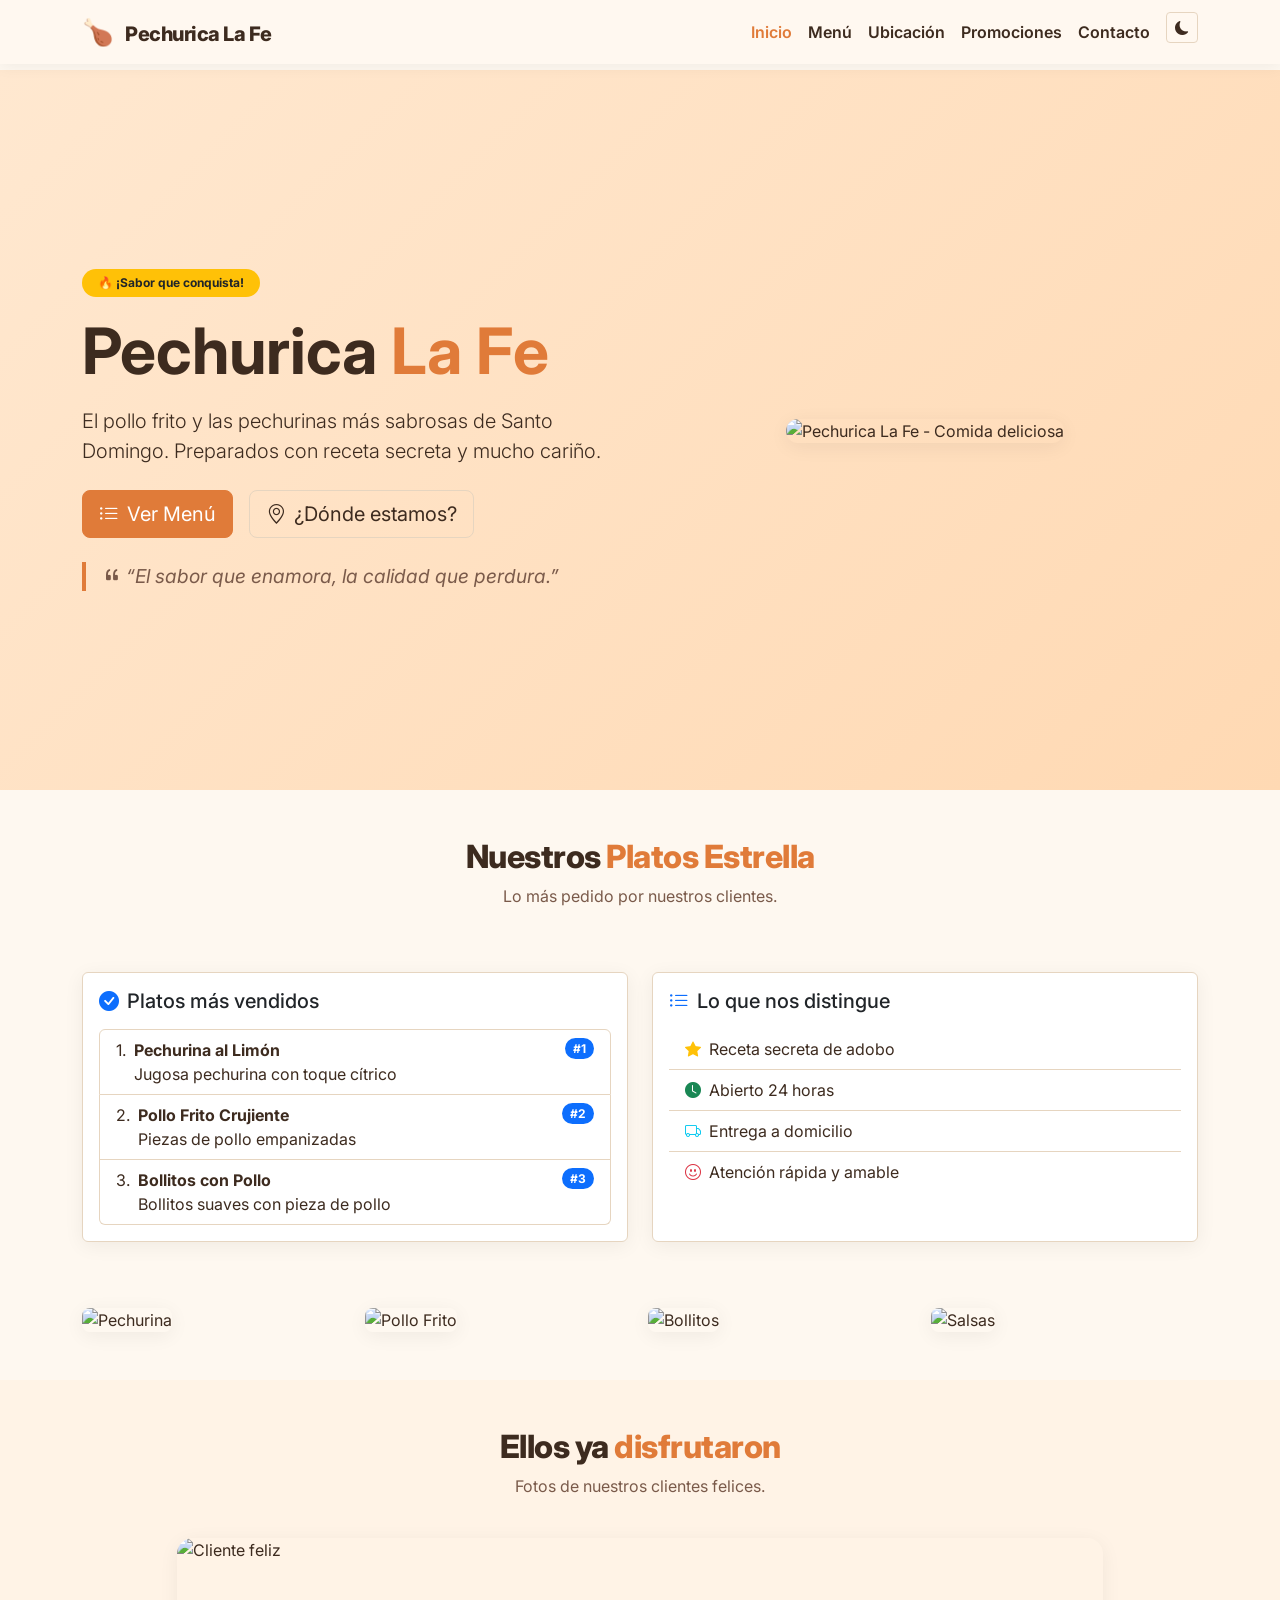
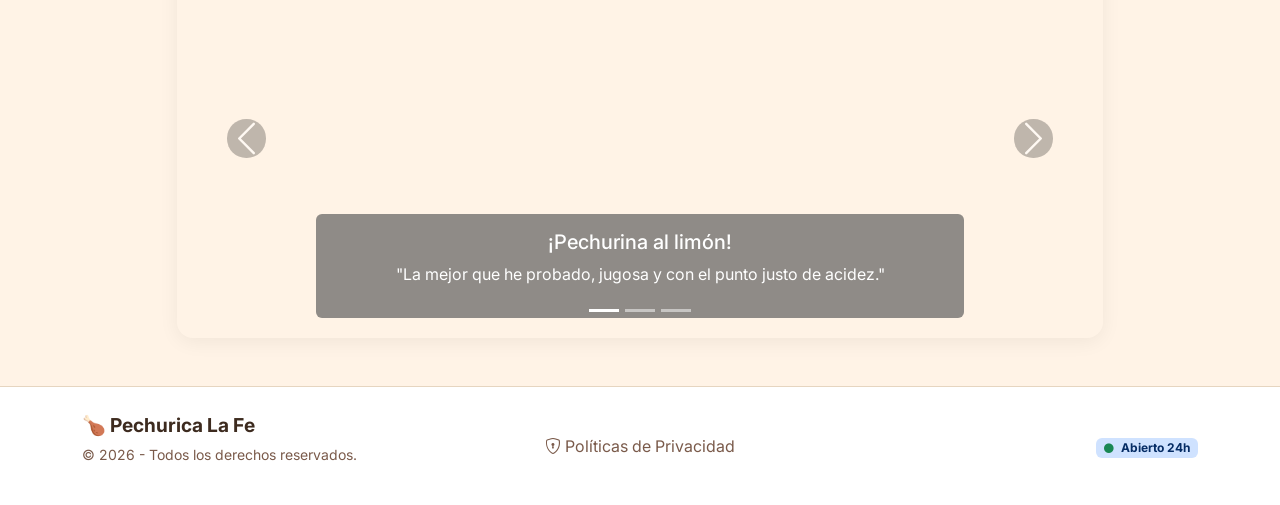
==== index.html @ bc37ee55 "Add files via upload" ====
<!DOCTYPE html>
<html lang="es">
<head>
    <meta charset="UTF-8">
    <meta name="viewport" content="width=device-width, initial-scale=1.0">
    <!-- Metaetiquetas SEO -->
    <meta name="description" content="Pechurica La Fe - El mejor pollo frito y pechurinas de Santo Domingo. Sabor, rapidez y tradición en cada bocado.">
    <meta name="keywords" content="pechurina, pollo frito, comida rápida, Santo Domingo, Pechurica La Fe, comida dominicana">
    <meta name="author" content="Pechurica La Fe">
    <meta name="robots" content="index, follow">
    <meta property="og:title" content="Pechurica La Fe - El sabor que enamora">
    <meta property="og:description" content="Disfruta de nuestras pechurinas y pollo frito, preparados con el toque casero que nos caracteriza.">
    <meta property="og:type" content="website">
    <meta property="og:url" content="https://www.pechuricalafe.com">
    <meta name="twitter:card" content="summary_large_image">
    <link rel="icon" type="image/png" href="data:image/svg+xml,<svg xmlns='http://www.w3.org/2000/svg' viewBox='0 0 100 100'><text y='.9em' font-size='90'>🍗</text></svg>">
    <title>Pechurica La Fe - Inicio</title>

    <!-- Google Fonts -->
    <link rel="preconnect" href="https://fonts.googleapis.com">
    <link rel="preconnect" href="https://fonts.gstatic.com" crossorigin>
    <link href="https://fonts.googleapis.com/css2?family=Inter:opsz,wght@14..32,400;14..32,600;14..32,700;14..32,800&display=swap" rel="stylesheet">

    <!-- Bootstrap 5 -->
    <link href="https://cdn.jsdelivr.net/npm/bootstrap@5.3.2/dist/css/bootstrap.min.css" rel="stylesheet">
    <!-- Bootstrap Icons -->
    <link rel="stylesheet" href="https://cdn.jsdelivr.net/npm/bootstrap-icons@1.11.3/font/bootstrap-icons.min.css">

    <!-- CSS común y específico -->
    <link rel="stylesheet" href="css/style.css">
    <link rel="stylesheet" href="css/index.css">
</head>
<body>
    <!-- ===== NAVBAR ===== -->
    <nav class="navbar navbar-expand-lg fixed-top" id="mainNav">
        <div class="container">
            <a class="navbar-brand" href="index.html">
                <span class="brand-icon">🍗</span>
                <span class="brand-text">Pechurica La Fe</span>
            </a>
            <button class="navbar-toggler" type="button" data-bs-toggle="collapse" data-bs-target="#navbarContent" aria-controls="navbarContent" aria-expanded="false" aria-label="Toggle navigation">
                <span class="navbar-toggler-icon"></span>
            </button>
            <div class="collapse navbar-collapse" id="navbarContent">
                <ul class="navbar-nav ms-auto mb-2 mb-lg-0">
                    <li class="nav-item"><a class="nav-link active" href="index.html">Inicio</a></li>
                    <li class="nav-item"><a class="nav-link" href="menu.html">Menú</a></li>
                    <li class="nav-item"><a class="nav-link" href="ubicacion.html">Ubicación</a></li>
                    <li class="nav-item"><a class="nav-link" href="promociones.html">Promociones</a></li>
                    <li class="nav-item"><a class="nav-link" href="contacto.html">Contacto</a></li>
                    <li class="nav-item">
                        <button class="btn btn-outline-light btn-sm ms-2" id="darkModeToggle" aria-label="Alternar modo oscuro">
                            <i class="bi bi-moon-fill" id="darkIcon"></i>
                        </button>
                    </li>
                </ul>
            </div>
        </div>
    </nav>

    <!-- ===== HERO ===== -->
    <section class="hero-section d-flex align-items-center" id="inicio">
        <div class="container">
            <div class="row align-items-center">
                <div class="col-lg-6 hero-text">
                    <span class="badge bg-warning text-dark mb-3 py-2 px-3 rounded-pill">🔥 ¡Sabor que conquista!</span>
                    <h1 class="display-3 fw-bold">Pechurica <span class="highlight">La Fe</span></h1>
                    <p class="lead mt-3">El pollo frito y las pechurinas más sabrosas de Santo Domingo. Preparados con receta secreta y mucho cariño.</p>
                    <div class="mt-4 d-flex flex-wrap gap-3">
                        <a href="menu.html" class="btn btn-primary btn-lg"><i class="bi bi-list-ul me-2"></i>Ver Menú</a>
                        <a href="ubicacion.html" class="btn btn-outline-secondary btn-lg"><i class="bi bi-geo-alt me-2"></i>¿Dónde estamos?</a>
                    </div>
                    <div class="mt-4 tagline">
                        <i class="bi bi-quote"></i>
                        <em>“El sabor que enamora, la calidad que perdura.”</em>
                    </div>
                </div>
                <div class="col-lg-6 text-center d-none d-lg-block">
                    <img src="https://placehold.co/600x400/ff7f2a/white?text=Pechurica+La+Fe" alt="Pechurica La Fe - Comida deliciosa" class="img-fluid hero-image rounded-4 shadow">
                </div>
            </div>
        </div>
    </section>

    <!-- ===== PLATOS DESTACADOS ===== -->
    <section class="py-5" id="destacados">
        <div class="container">
            <div class="row text-center mb-5">
                <div class="col-12">
                    <h2 class="section-title">Nuestros <span class="highlight">Platos Estrella</span></h2>
                    <p class="text-muted">Lo más pedido por nuestros clientes.</p>
                </div>
            </div>
            <div class="row g-4">
                <div class="col-md-6">
                    <div class="card h-100 shadow-sm service-card">
                        <div class="card-body">
                            <h5 class="card-title"><i class="bi bi-check-circle-fill text-primary me-2"></i>Platos más vendidos</h5>
                            <ol class="list-group list-group-numbered mt-3">
                                <li class="list-group-item d-flex justify-content-between align-items-start">
                                    <div class="ms-2 me-auto"><div class="fw-bold">Pechurina al Limón</div>Jugosa pechurina con toque cítrico</div>
                                    <span class="badge bg-primary rounded-pill">#1</span>
                                </li>
                                <li class="list-group-item d-flex justify-content-between align-items-start">
                                    <div class="ms-2 me-auto"><div class="fw-bold">Pollo Frito Crujiente</div>Piezas de pollo empanizadas</div>
                                    <span class="badge bg-primary rounded-pill">#2</span>
                                </li>
                                <li class="list-group-item d-flex justify-content-between align-items-start">
                                    <div class="ms-2 me-auto"><div class="fw-bold">Bollitos con Pollo</div>Bollitos suaves con pieza de pollo</div>
                                    <span class="badge bg-primary rounded-pill">#3</span>
                                </li>
                            </ol>
                        </div>
                    </div>
                </div>
                <div class="col-md-6">
                    <div class="card h-100 shadow-sm service-card">
                        <div class="card-body">
                            <h5 class="card-title"><i class="bi bi-list-ul text-primary me-2"></i>Lo que nos distingue</h5>
                            <ul class="list-group list-group-flush mt-3">
                                <li class="list-group-item d-flex align-items-center"><i class="bi bi-star-fill text-warning me-2"></i> Receta secreta de adobo</li>
                                <li class="list-group-item d-flex align-items-center"><i class="bi bi-clock-fill text-success me-2"></i> Abierto 24 horas</li>
                                <li class="list-group-item d-flex align-items-center"><i class="bi bi-truck text-info me-2"></i> Entrega a domicilio</li>
                                <li class="list-group-item d-flex align-items-center"><i class="bi bi-emoji-smile text-danger me-2"></i> Atención rápida y amable</li>
                            </ul>
                        </div>
                    </div>
                </div>
            </div>
            <!-- Imágenes responsivas -->
            <div class="row mt-5 g-3">
                <div class="col-6 col-md-3">
                    <img src="https://placehold.co/400x300/ff7f2a/white?text=Pechurina" alt="Pechurina" class="img-fluid rounded-3 shadow-sm hover-zoom">
                </div>
                <div class="col-6 col-md-3">
                    <img src="https://placehold.co/400x300/d45d00/white?text=Pollo+Frito" alt="Pollo Frito" class="img-fluid rounded-3 shadow-sm hover-zoom">
                </div>
                <div class="col-6 col-md-3">
                    <img src="https://placehold.co/400x300/ffb347/white?text=Bollitos" alt="Bollitos" class="img-fluid rounded-3 shadow-sm hover-zoom">
                </div>
                <div class="col-6 col-md-3">
                    <img src="https://placehold.co/400x300/e07b39/white?text=Salsas" alt="Salsas" class="img-fluid rounded-3 shadow-sm hover-zoom">
                </div>
            </div>
        </div>
    </section>

    <!-- ===== CARRUSEL DE CLIENTES ===== -->
    <section class="py-5 bg-light" id="carrusel-section">
        <div class="container">
            <div class="row text-center mb-4">
                <div class="col-12">
                    <h2 class="section-title">Ellos ya <span class="highlight">disfrutaron</span></h2>
                    <p class="text-muted">Fotos de nuestros clientes felices.</p>
                </div>
            </div>
            <div class="row justify-content-center">
                <div class="col-lg-10">
                    <div id="clientesCarousel" class="carousel slide shadow rounded-4 overflow-hidden" data-bs-ride="carousel">
                        <div class="carousel-indicators">
                            <button type="button" data-bs-target="#clientesCarousel" data-bs-slide-to="0" class="active" aria-current="true" aria-label="Slide 1"></button>
                            <button type="button" data-bs-target="#clientesCarousel" data-bs-slide-to="1" aria-label="Slide 2"></button>
                            <button type="button" data-bs-target="#clientesCarousel" data-bs-slide-to="2" aria-label="Slide 3"></button>
                        </div>
                        <div class="carousel-inner">
                            <div class="carousel-item active">
                                <img src="https://placehold.co/1200x500/ff7f2a/white?text=¡Delicioso!" class="d-block w-100" alt="Cliente feliz">
                                <div class="carousel-caption d-none d-md-block bg-dark bg-opacity-50 p-3 rounded">
                                    <h5>¡Pechurina al limón!</h5>
                                    <p>"La mejor que he probado, jugosa y con el punto justo de acidez."</p>
                                </div>
                            </div>
                            <div class="carousel-item">
                                <img src="https://placehold.co/1200x500/d45d00/white?text=Pollo+Crujiente" class="d-block w-100" alt="Pollo crujiente">
                                <div class="carousel-caption d-none d-md-block bg-dark bg-opacity-50 p-3 rounded">
                                    <h5>Pollo frito para compartir</h5>
                                    <p>"Crujiente por fuera, tierno por dentro. El favorito de la familia."</p>
                                </div>
                            </div>
                            <div class="carousel-item">
                                <img src="https://placehold.co/1200x500/ffb347/white?text=Combo+Familiar" class="d-block w-100" alt="Combo familiar">
                                <div class="carousel-caption d-none d-md-block bg-dark bg-opacity-50 p-3 rounded">
                                    <h5>Combo Pechurica</h5>
                                    <p>"Ideal para compartir, incluye bollitos, pollo y salsas."</p>
                                </div>
                            </div>
                        </div>
                        <button class="carousel-control-prev" type="button" data-bs-target="#clientesCarousel" data-bs-slide="prev">
                            <span class="carousel-control-prev-icon" aria-hidden="true"></span>
                            <span class="visually-hidden">Anterior</span>
                        </button>
                        <button class="carousel-control-next" type="button" data-bs-target="#clientesCarousel" data-bs-slide="next">
                            <span class="carousel-control-next-icon" aria-hidden="true"></span>
                            <span class="visually-hidden">Siguiente</span>
                        </button>
                    </div>
                </div>
            </div>
        </div>
    </section>

    <!-- ===== FOOTER ===== -->
    <footer class="footer py-4">
        <div class="container">
            <div class="row align-items-center">
                <div class="col-md-4 text-center text-md-start">
                    <span class="brand-text">🍗 Pechurica La Fe</span>
                    <p class="small text-muted mt-1">© 2026 - Todos los derechos reservados.</p>
                </div>
                <div class="col-md-4 text-center">
                    <a href="politicas.html" class="text-decoration-none text-muted">
                        <i class="bi bi-shield-lock me-1"></i>Políticas de Privacidad
                    </a>
                </div>
                <div class="col-md-4 text-center text-md-end">
                    <span class="badge bg-primary-subtle text-primary-emphasis" id="statusBadge">
                        <i class="bi bi-circle-fill text-success me-1" style="font-size:0.6rem;"></i> Abierto 24h
                    </span>
                </div>
            </div>
        </div>
    </footer>

    <!-- Scripts -->
    <script src="https://cdn.jsdelivr.net/npm/bootstrap@5.3.2/dist/js/bootstrap.bundle.min.js"></script>
    <script src="js/script.js"></script>
    <script src="js/index.js"></script>
</body>
</html>
---- css/style.css ----
/* ===== VARIABLES GLOBALES ===== */
:root {
    --bg-body: #fef8f0;
    --bg-navbar: rgba(255, 248, 240, 0.95);
    --bg-card: #ffffff;
    --bg-light: #fff3e6;
    --text-primary: #3d2b1f;
    --text-muted: #7a5a4a;
    --border-color: #e6d5c0;
    --shadow: 0 4px 20px rgba(0, 0, 0, 0.06);
    --shadow-hover: 0 8px 30px rgba(0, 0, 0, 0.12);
    --highlight: #e07b39;
}

[data-bs-theme="dark"] {
    --bg-body: #1a130e;
    --bg-navbar: rgba(26, 19, 14, 0.95);
    --bg-card: #2a1f18;
    --bg-light: #2d211a;
    --text-primary: #f5e6dc;
    --text-muted: #b89a88;
    --border-color: #4a3528;
    --shadow: 0 4px 20px rgba(0, 0, 0, 0.4);
    --shadow-hover: 0 8px 30px rgba(0, 0, 0, 0.6);
    --highlight: #f59a5c;
}

/* ===== BASE ===== */
body {
    font-family: 'Inter', sans-serif;
    background-color: var(--bg-body);
    color: var(--text-primary);
    transition: background-color 0.3s, color 0.3s;
    padding-top: 70px;
}
a { color: var(--highlight); }
.text-muted { color: var(--text-muted) !important; }
.bg-light { background-color: var(--bg-light) !important; }

/* ===== NAVBAR ===== */
#mainNav {
    background-color: var(--bg-navbar);
    backdrop-filter: blur(8px);
    box-shadow: 0 2px 16px rgba(0,0,0,0.06);
    transition: background-color 0.3s, box-shadow 0.3s;
}
#mainNav .navbar-brand .brand-text {
    font-weight: 800;
    letter-spacing: -0.5px;
    color: var(--text-primary);
}
#mainNav .navbar-brand .brand-icon { font-size: 1.6rem; margin-right: 6px; }
.nav-link {
    font-weight: 600;
    color: var(--text-primary) !important;
    transition: color 0.2s;
}
.nav-link:hover, .nav-link.active { color: var(--highlight) !important; }
#darkModeToggle {
    border-color: var(--border-color);
    color: var(--text-primary);
}
#darkModeToggle:hover {
    background-color: var(--highlight);
    color: #fff;
    border-color: var(--highlight);
}

/* ===== FOOTER ===== */
.footer {
    background-color: var(--bg-card);
    border-top: 1px solid var(--border-color);
    transition: background-color 0.3s, border-color 0.3s;
}
.footer .brand-text { font-weight: 700; font-size: 1.2rem; color: var(--text-primary); }
.footer a { color: var(--text-muted) !important; }
.footer a:hover { color: var(--highlight) !important; }

/* ===== BOTONES ===== */
.btn-primary {
    background-color: var(--highlight);
    border-color: var(--highlight);
    color: #fff;
}
.btn-primary:hover { filter: brightness(0.92); }
.btn-outline-secondary {
    color: var(--text-primary);
    border-color: var(--border-color);
}
.btn-outline-secondary:hover {
    background-color: var(--highlight);
    color: #fff;
    border-color: var(--highlight);
}

/* ===== UTILIDADES ===== */
.section-title { font-weight: 800; letter-spacing: -0.5px; }
.section-title .highlight { color: var(--highlight); }
.highlight { color: var(--highlight); }
.shadow-sm { box-shadow: var(--shadow) !important; }
.shadow { box-shadow: var(--shadow) !important; }
---- css/index.css ----
.hero-section {
    min-height: 80vh;
    background: linear-gradient(135deg, #ffe8d0 0%, #ffd9b3 100%);
    padding: 4rem 0;
    transition: background 0.3s;
}
[data-bs-theme="dark"] .hero-section {
    background: linear-gradient(135deg, #2d1f14 0%, #3d2b1f 100%);
}
.hero-text .highlight { color: var(--highlight); }
.tagline {
    font-size: 1.2rem;
    color: var(--text-muted);
    border-left: 4px solid var(--highlight);
    padding-left: 1rem;
}
.hero-image {
    box-shadow: var(--shadow);
    transition: transform 0.4s, box-shadow 0.4s;
}
.hero-image:hover {
    transform: scale(1.02);
    box-shadow: var(--shadow-hover);
}
.service-card, .news-card {
    background-color: var(--bg-card);
    border: 1px solid var(--border-color);
    transition: transform 0.25s, box-shadow 0.25s, background-color 0.3s;
}
.service-card:hover, .news-card:hover {
    transform: translateY(-6px);
    box-shadow: var(--shadow-hover);
}
.list-group-item {
    background-color: transparent !important;
    color: var(--text-primary);
    border-color: var(--border-color);
}
.hover-zoom {
    transition: transform 0.3s, filter 0.3s;
}
.hover-zoom:hover {
    transform: scale(1.04);
    filter: brightness(1.06);
}
.carousel-item img {
    object-fit: cover;
    height: 400px;
}
@media (max-width: 768px) {
    .carousel-item img { height: 250px; }
}
.carousel-caption {
    background: rgba(0,0,0,0.5);
    border-radius: 12px;
    padding: 1rem;
}
.carousel-control-prev-icon,
.carousel-control-next-icon {
    background-color: rgba(0,0,0,0.5);
    border-radius: 50%;
    padding: 1.2rem;
}
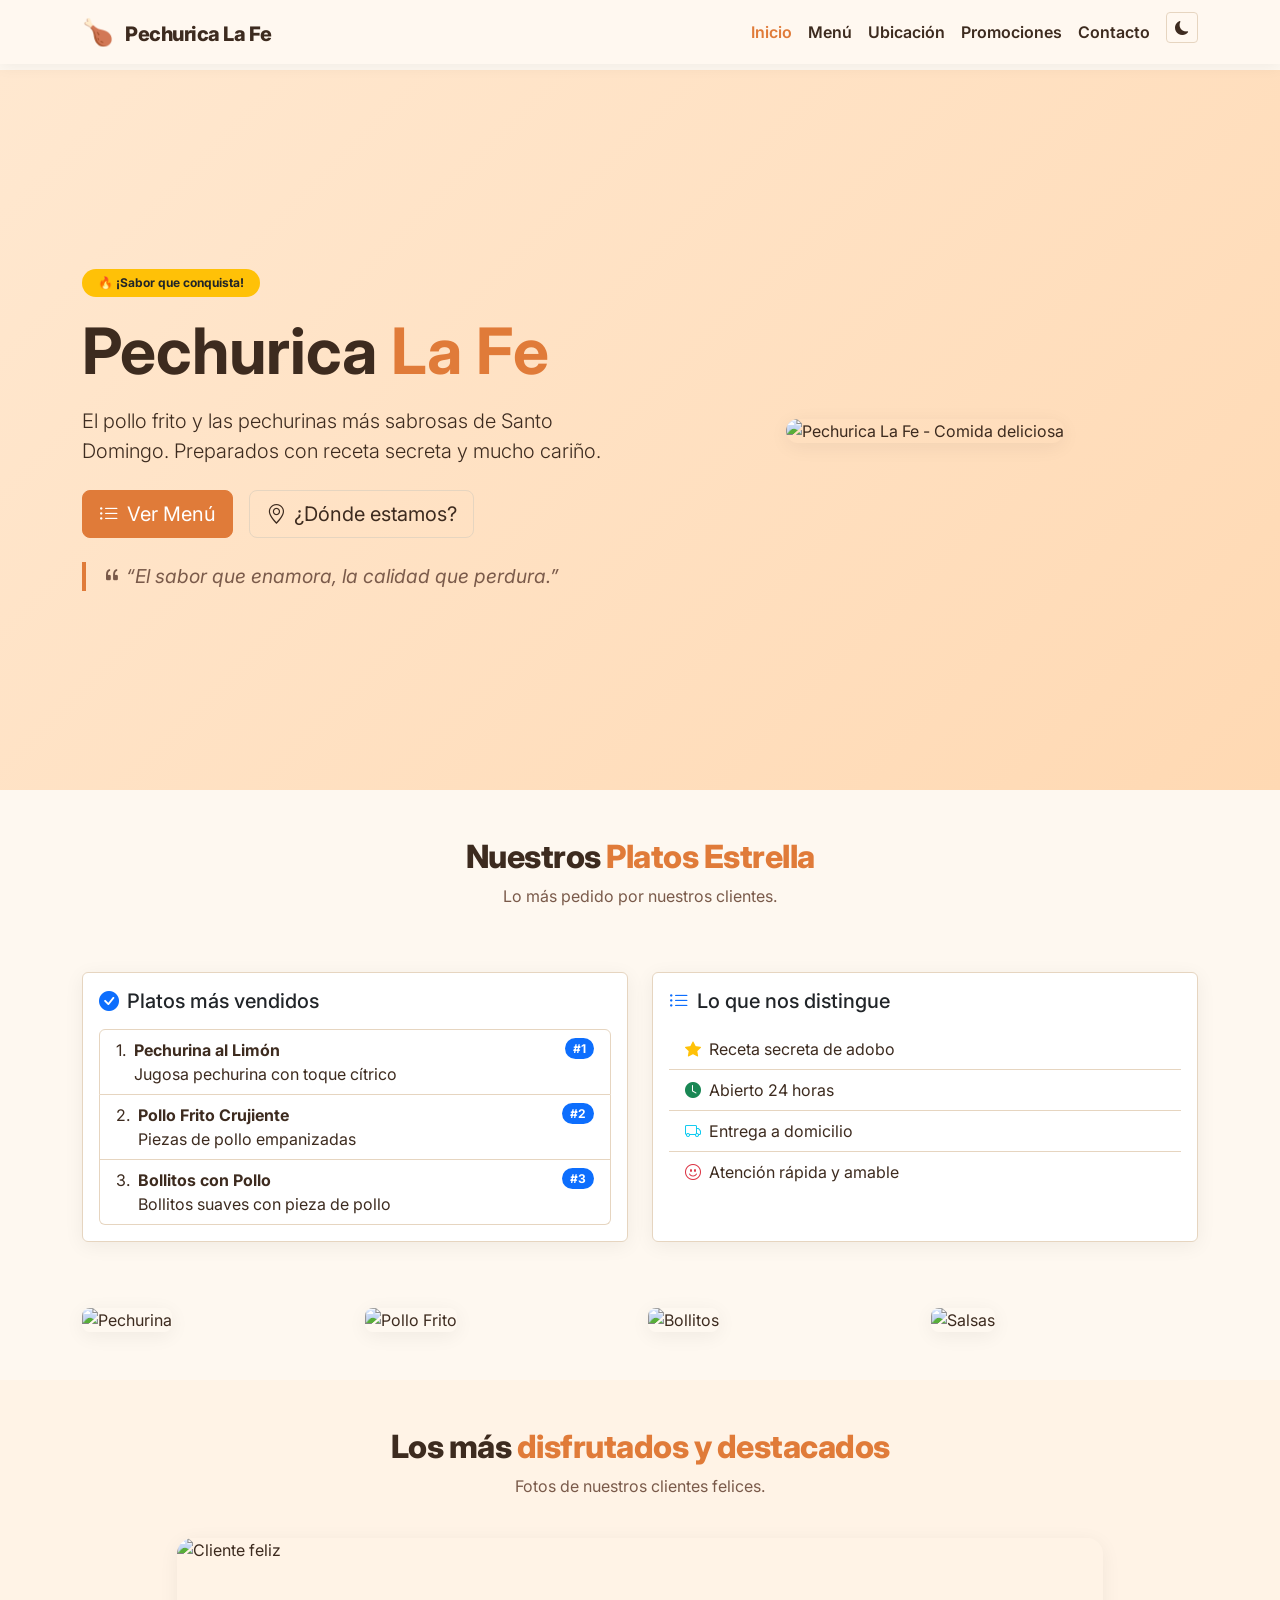
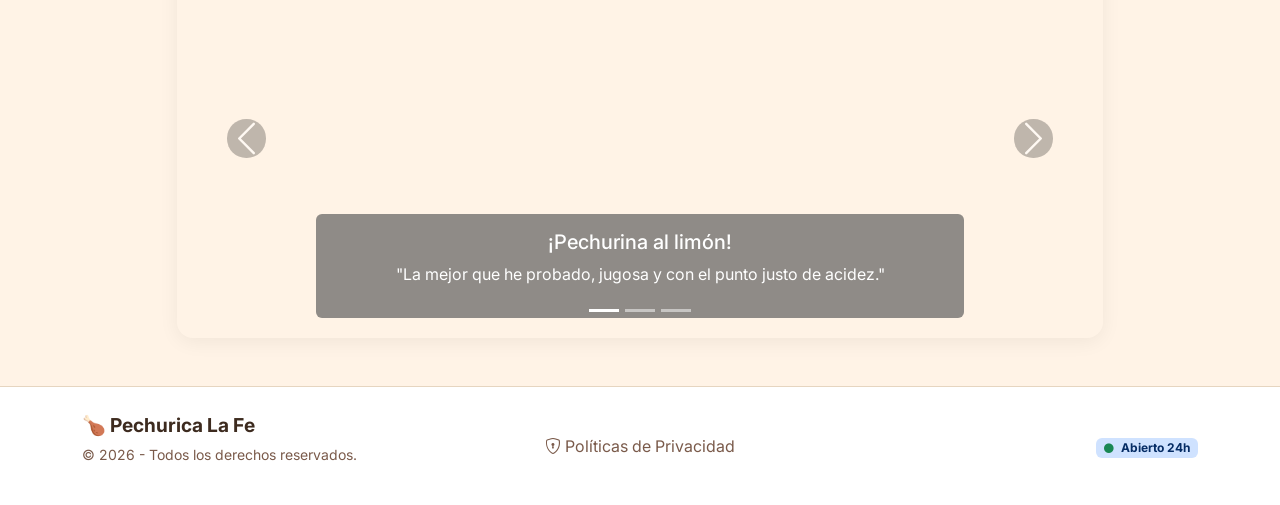
==== commit b285edda: "Update index.html" ====
--- a/index.html
+++ b/index.html
@@ -15,6 +15,9 @@
     <meta name="twitter:card" content="summary_large_image">
     <link rel="icon" type="image/png" href="data:image/svg+xml,<svg xmlns='http://www.w3.org/2000/svg' viewBox='0 0 100 100'><text y='.9em' font-size='90'>🍗</text></svg>">
     <title>Pechurica La Fe - Inicio</title>
+
+    <link rel="manifest" href="site.webmanifest">
+    <link rel="icon" href="favicon.ico" type="image/x-icon">
 
     <!-- Google Fonts -->
     <link rel="preconnect" href="https://fonts.googleapis.com">
@@ -76,7 +79,7 @@
                     </div>
                 </div>
                 <div class="col-lg-6 text-center d-none d-lg-block">
-                    <img src="https://placehold.co/600x400/ff7f2a/white?text=Pechurica+La+Fe" alt="Pechurica La Fe - Comida deliciosa" class="img-fluid hero-image rounded-4 shadow">
+                    <img src="https://encrypted-tbn0.gstatic.com/images?q=tbn:ANd9GcTSdgOxDTnvf4SN_ehoNzpgIWKS1fYFSvLu2y1eiVcxVg&s=10" alt="Pechurica La Fe - Comida deliciosa" class="img-fluid hero-image rounded-4 shadow">
                 </div>
             </div>
         </div>
@@ -128,20 +131,28 @@
                 </div>
             </div>
             <!-- Imágenes responsivas -->
-            <div class="row mt-5 g-3">
-                <div class="col-6 col-md-3">
-                    <img src="https://placehold.co/400x300/ff7f2a/white?text=Pechurina" alt="Pechurina" class="img-fluid rounded-3 shadow-sm hover-zoom">
-                </div>
-                <div class="col-6 col-md-3">
-                    <img src="https://placehold.co/400x300/d45d00/white?text=Pollo+Frito" alt="Pollo Frito" class="img-fluid rounded-3 shadow-sm hover-zoom">
-                </div>
-                <div class="col-6 col-md-3">
-                    <img src="https://placehold.co/400x300/ffb347/white?text=Bollitos" alt="Bollitos" class="img-fluid rounded-3 shadow-sm hover-zoom">
-                </div>
-                <div class="col-6 col-md-3">
-                    <img src="https://placehold.co/400x300/e07b39/white?text=Salsas" alt="Salsas" class="img-fluid rounded-3 shadow-sm hover-zoom">
-                </div>
-            </div>
+           <div class="row mt-5 g-3">
+    <div class="col-6 col-md-3">
+        <img src="https://encrypted-tbn0.gstatic.com/images?q=tbn:ANd9GcQgQuoe37SYY1wKCli7OGueoIAlgMWn4V_jWUwdPClvFnsMbZBStEQRSuiy&s=10" 
+             alt="Pechurina" 
+             class="img-fluid rounded-3 shadow-sm hover-zoom img-uniform">
+    </div>
+    <div class="col-6 col-md-3">
+        <img src="https://imag.bonviveur.com/pollo-frito-crujiente.jpg" 
+             alt="Pollo Frito" 
+             class="img-fluid rounded-3 shadow-sm hover-zoom img-uniform">
+    </div>
+    <div class="col-6 col-md-3">
+        <img src="https://www.lospostresdemami.com/wp-content/uploads/2017/04/Bollito-tierno-de-pan1.jpg" 
+             alt="Bollitos" 
+             class="img-fluid rounded-3 shadow-sm hover-zoom img-uniform">
+    </div>
+    <div class="col-6 col-md-3">
+        <img src="https://encrypted-tbn0.gstatic.com/images?q=tbn:ANd9GcSDQs5IHd5u-NdAQcyW70JMxY75EnJPqPezar2xx7TKGw&s=10" 
+             alt="Salsas" 
+             class="img-fluid rounded-3 shadow-sm hover-zoom img-uniform">
+    </div>
+</div>
         </div>
     </section>
 
@@ -150,7 +161,7 @@
         <div class="container">
             <div class="row text-center mb-4">
                 <div class="col-12">
-                    <h2 class="section-title">Ellos ya <span class="highlight">disfrutaron</span></h2>
+                    <h2 class="section-title">Los más <span class="highlight">disfrutados y destacados</span></h2>
                     <p class="text-muted">Fotos de nuestros clientes felices.</p>
                 </div>
             </div>
@@ -164,24 +175,24 @@
                         </div>
                         <div class="carousel-inner">
                             <div class="carousel-item active">
-                                <img src="https://placehold.co/1200x500/ff7f2a/white?text=¡Delicioso!" class="d-block w-100" alt="Cliente feliz">
+                                <img src="https://encrypted-tbn0.gstatic.com/images?q=tbn:ANd9GcS0N82ZcE3DWZI12ffl5SGInpNdplycsaMeOvzGfp0NkuSdWlPh9Nn8iwIO&s=10" class="d-block w-100" alt="Cliente feliz">
                                 <div class="carousel-caption d-none d-md-block bg-dark bg-opacity-50 p-3 rounded">
                                     <h5>¡Pechurina al limón!</h5>
                                     <p>"La mejor que he probado, jugosa y con el punto justo de acidez."</p>
                                 </div>
                             </div>
                             <div class="carousel-item">
-                                <img src="https://placehold.co/1200x500/d45d00/white?text=Pollo+Crujiente" class="d-block w-100" alt="Pollo crujiente">
+                                <img src="https://encrypted-tbn0.gstatic.com/images?q=tbn:ANd9GcRhJyx3h2UgkQz93gh4F6jj_GsIU1q0UMYFOyijf4GMCA&s=10" class="d-block w-100" alt="Pollo crujiente">
                                 <div class="carousel-caption d-none d-md-block bg-dark bg-opacity-50 p-3 rounded">
                                     <h5>Pollo frito para compartir</h5>
                                     <p>"Crujiente por fuera, tierno por dentro. El favorito de la familia."</p>
                                 </div>
                             </div>
                             <div class="carousel-item">
-                                <img src="https://placehold.co/1200x500/ffb347/white?text=Combo+Familiar" class="d-block w-100" alt="Combo familiar">
+                                <img src="https://encrypted-tbn0.gstatic.com/images?q=tbn:ANd9GcRuKrb9jUv4ElVixjU05WB-WzljAPrenFCJ3aPsAnadO6itJ4hBowJrp-oa&s=10" class="d-block w-100" alt="Combo familiar">
                                 <div class="carousel-caption d-none d-md-block bg-dark bg-opacity-50 p-3 rounded">
                                     <h5>Combo Pechurica</h5>
-                                    <p>"Ideal para compartir, incluye bollitos, pollo y salsas."</p>
+                                    <p>"Ideal para compartir, incluye pollo, papas fritas y refrescos!."</p>
                                 </div>
                             </div>
                         </div>
@@ -226,4 +237,4 @@
     <script src="js/script.js"></script>
     <script src="js/index.js"></script>
 </body>
-</html>+</html>
--- a/css/index.css
+++ b/css/index.css
@@ -60,4 +60,14 @@
     background-color: rgba(0,0,0,0.5);
     border-radius: 50%;
     padding: 1.2rem;
+}
+
+.img-uniform {
+    width: 100%;
+    height: 200px;           
+    object-fit: cover;
+    transition: transform 0.3s ease;
+}
+.img-uniform:hover {
+    transform: scale(1.05); 
 }
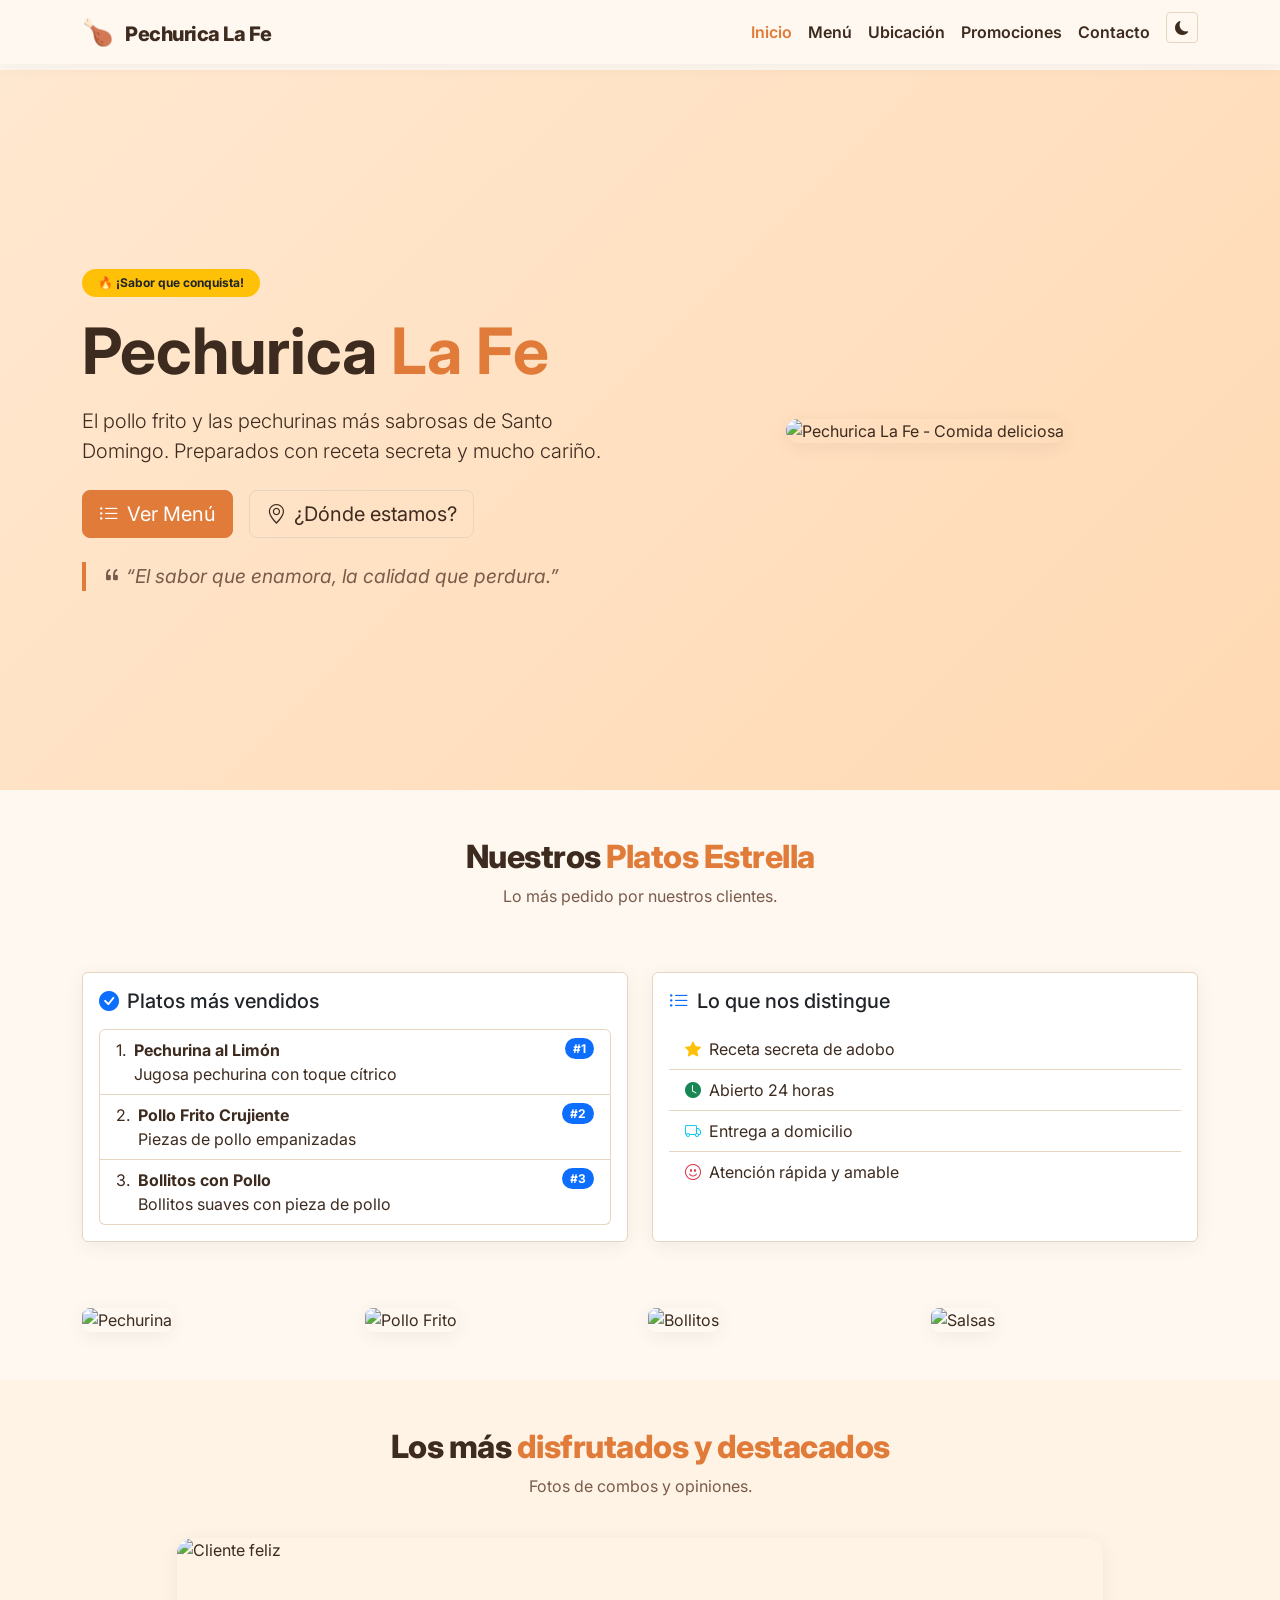
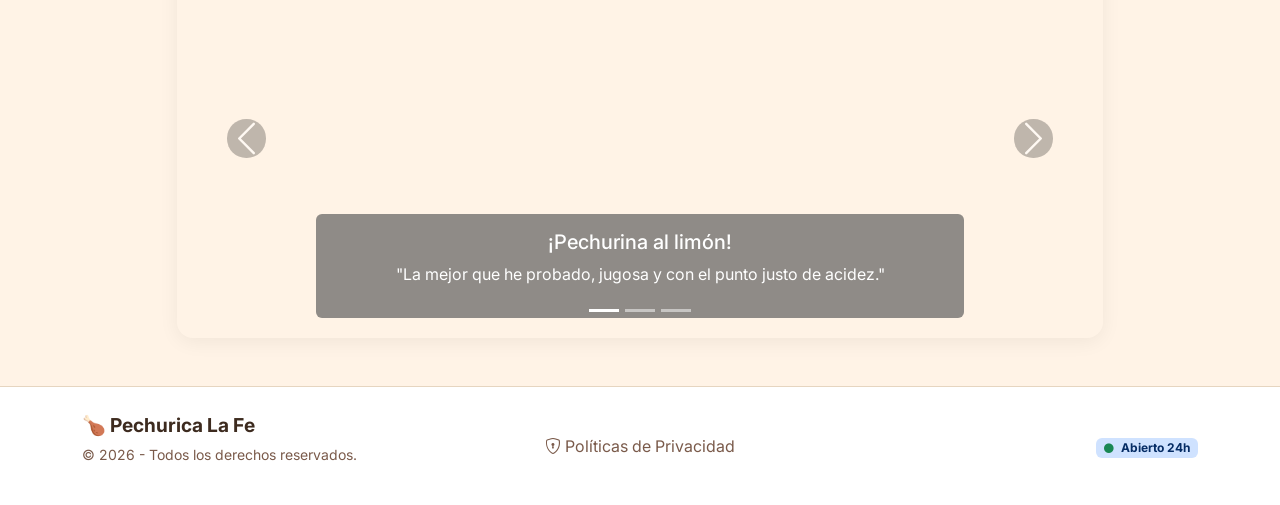
==== commit 81702222: "Update index.html" ====
--- a/index.html
+++ b/index.html
@@ -162,7 +162,7 @@
             <div class="row text-center mb-4">
                 <div class="col-12">
                     <h2 class="section-title">Los más <span class="highlight">disfrutados y destacados</span></h2>
-                    <p class="text-muted">Fotos de nuestros clientes felices.</p>
+                    <p class="text-muted">Fotos de combos y opiniones.</p>
                 </div>
             </div>
             <div class="row justify-content-center">
